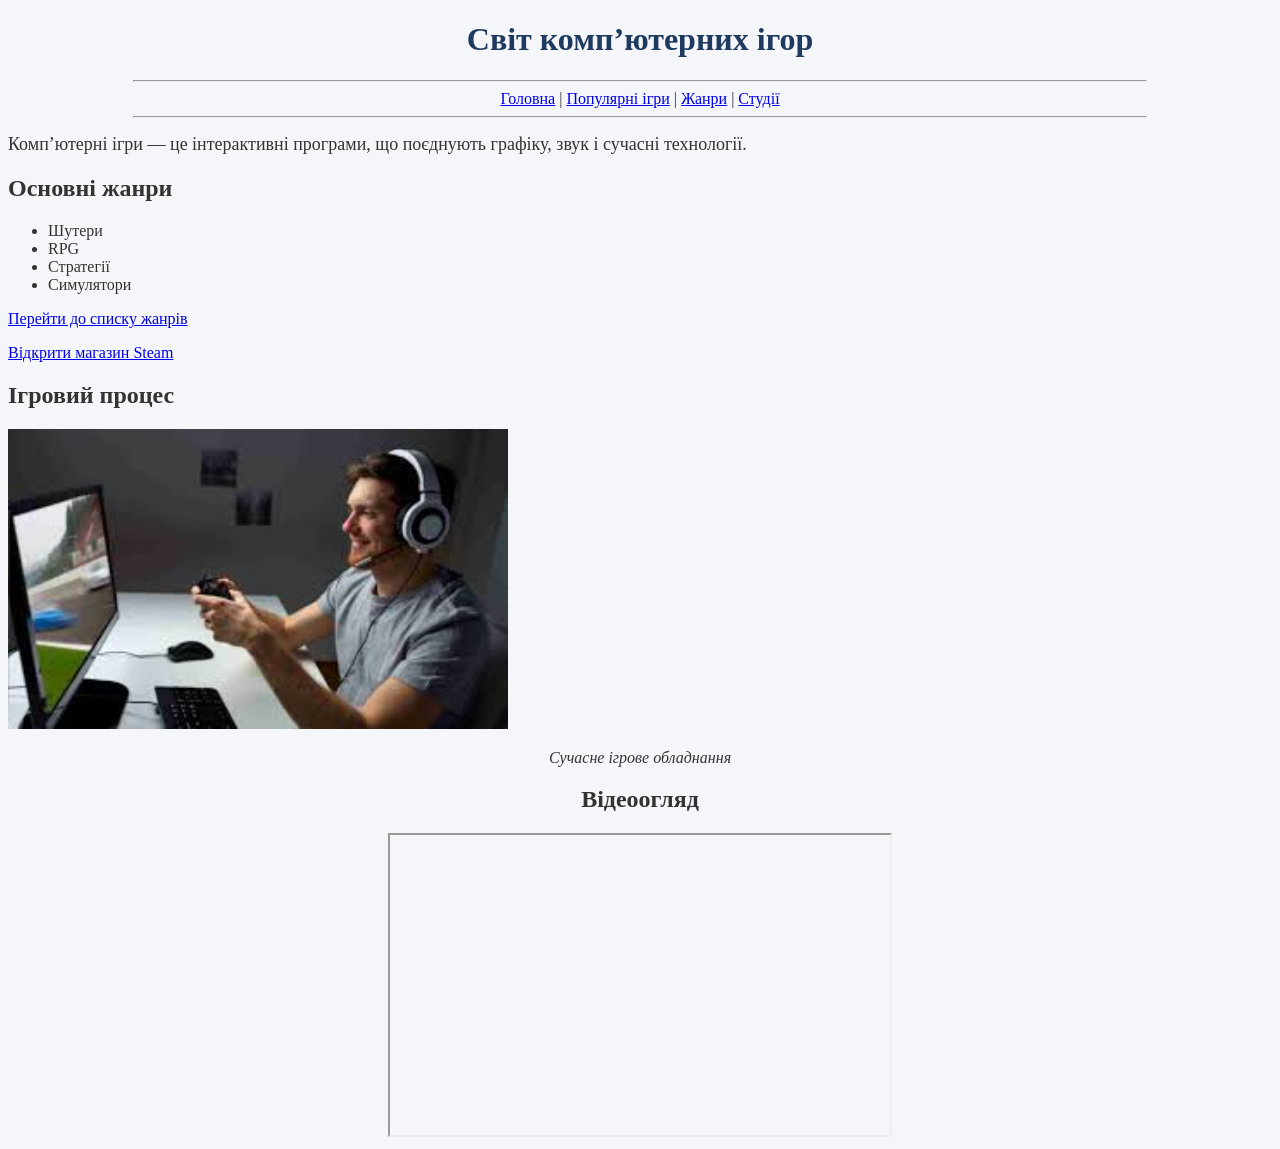
==== index.html @ 04e0b7bd "laba2" ====
<!DOCTYPE html>
<html lang="uk">
<head>
    <meta charset="UTF-8">
    <meta name="author" content="Саблій Остап">
    <title>Світ комп’ютерних ігор</title>
</head>

<body bgcolor="#f4f6f9" text="#333333">

<center>
<h1><font color="#1e3a5f">Світ комп’ютерних ігор</font></h1>
</center>

<hr width="80%">

<center>
<a href="index.html">Головна</a> |
<a href="games.html">Популярні ігри</a> |
<a href="genres.html#rpg">Жанри</a> |
<a href="studios.html">Студії</a>
</center>

<hr width="80%">

<p>
<font size="4">
Комп’ютерні ігри — це інтерактивні програми, що поєднують графіку,
звук і сучасні технології.
</font>
</p>

<h2 id="top">Основні жанри</h2>

<ul>
    <li>Шутери</li>
    <li>RPG</li>
    <li>Стратегії</li>
    <li>Симулятори</li>
</ul>

<p>
<a href="genres.html">Перейти до списку жанрів</a>
</p>

<p>
<a href="https://store.steampowered.com" target="_blank">
Відкрити магазин Steam
</a>
</p>

<h2>Ігровий процес</h2>

<a href="gameproc.jpg" target="_blank">
<img src="gameproc.jpg" width="500">
</a>
<p align="center"><i>Сучасне ігрове обладнання</i></p>

<center><h2>Відеоогляд</h2></center>

<center><iframe width="500" height="300"
src="https://www.youtube.com/embed/dQw4w9WgXcQ">
</iframe></center>

</body>
</html>
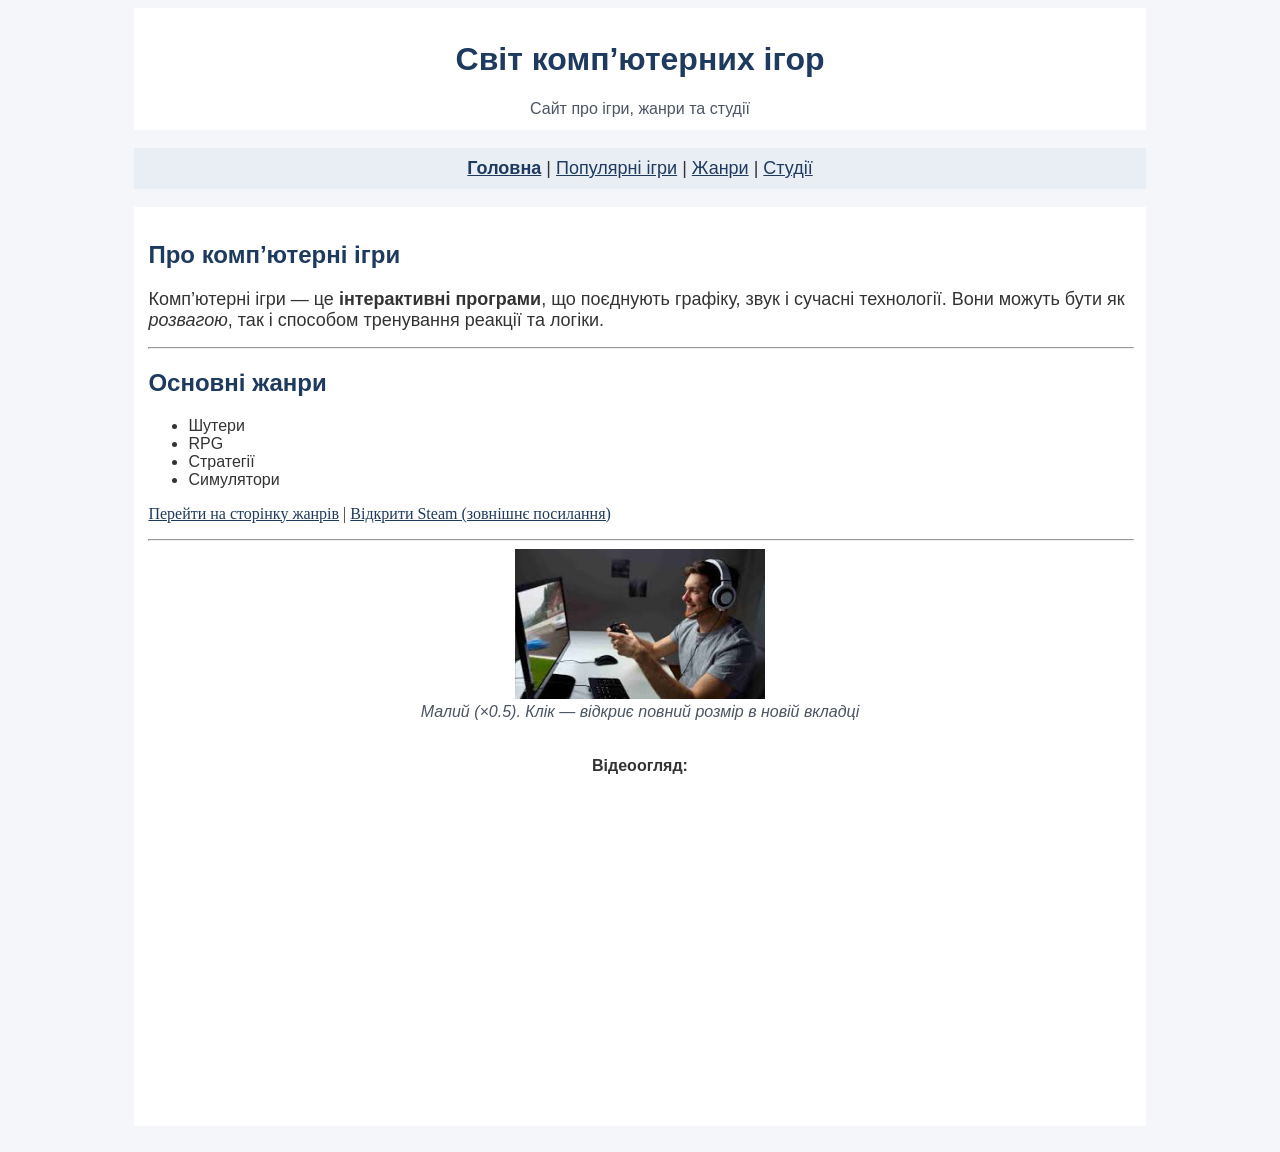
==== commit ceb96d4b: "update2laba" ====
--- a/index.html
+++ b/index.html
@@ -1,66 +1,105 @@
 <!DOCTYPE html>
 <html lang="uk">
 <head>
-    <meta charset="UTF-8">
-    <meta name="author" content="Саблій Остап">
-    <title>Світ комп’ютерних ігор</title>
+  <meta charset="UTF-8">
+  <meta name="author" content="Саблій Остап">
+  <title>Світ комп’ютерних ігор</title>
 </head>
 
-<body bgcolor="#f4f6f9" text="#333333">
+<body bgcolor="#f4f6f9" text="#333333" link="#1e3a5f" vlink="#4b5563" alink="#0f766e">
 
-<center>
-<h1><font color="#1e3a5f">Світ комп’ютерних ігор</font></h1>
-</center>
+<table width="80%" align="center" cellpadding="12" cellspacing="0" bgcolor="#ffffff" border="0">
+  <tr>
+    <td>
+      <center>
+        <h1><font color="#1e3a5f" face="Arial">Світ комп’ютерних ігор</font></h1>
+        <font face="Arial" color="#4b5563">
+          Сайт про ігри, жанри та студії 
+        </font>
+      </center>
+    </td>
+  </tr>
+</table>
 
-<hr width="80%">
+<br>
 
-<center>
-<a href="index.html">Головна</a> |
-<a href="games.html">Популярні ігри</a> |
-<a href="genres.html#rpg">Жанри</a> |
-<a href="studios.html">Студії</a>
-</center>
+<table width="80%" align="center" cellpadding="10" cellspacing="0" bgcolor="#e9eef5" border="0">
+  <tr>
+    <td align="center">
+      <font face="Arial" size="4">
+        <a href="index.html"><b>Головна</b></a> |
+        <a href="games.html">Популярні ігри</a> |
+        <a href="genres.html#rpg">Жанри</a> |
+        <a href="studios.html">Студії</a>
+      </font>
+    </td>
+  </tr>
+</table>
 
-<hr width="80%">
+<br>
 
-<p>
-<font size="4">
-Комп’ютерні ігри — це інтерактивні програми, що поєднують графіку,
-звук і сучасні технології.
-</font>
-</p>
+<!-- Контент -->
+<table width="80%" align="center" cellpadding="14" cellspacing="0" bgcolor="#ffffff" border="0">
+  <tr>
+    <td>
+      <h2 id="about"><font color="#1e3a5f" face="Arial">Про комп’ютерні ігри</font></h2>
 
-<h2 id="top">Основні жанри</h2>
+      <p>
+        <font face="Arial" size="4">
+          Комп’ютерні ігри — це <b>інтерактивні програми</b>, що поєднують графіку,
+          звук і сучасні технології. Вони можуть бути як <i>розвагою</i>, так і способом
+          тренування реакції та логіки.
+        </font>
+      </p>
 
-<ul>
-    <li>Шутери</li>
-    <li>RPG</li>
-    <li>Стратегії</li>
-    <li>Симулятори</li>
-</ul>
 
-<p>
-<a href="genres.html">Перейти до списку жанрів</a>
-</p>
 
-<p>
-<a href="https://store.steampowered.com" target="_blank">
-Відкрити магазин Steam
-</a>
-</p>
+      <hr width="100%">
 
-<h2>Ігровий процес</h2>
+      <h2><font color="#1e3a5f" face="Arial">Основні жанри</font></h2>
+      <ul>
+        <li><font face="Arial">Шутери</font></li>
+        <li><font face="Arial">RPG</font></li>
+        <li><font face="Arial">Стратегії</font></li>
+        <li><font face="Arial">Симулятори</font></li>
+      </ul>
 
-<a href="gameproc.jpg" target="_blank">
-<img src="gameproc.jpg" width="500">
-</a>
-<p align="center"><i>Сучасне ігрове обладнання</i></p>
+      <p>
+        <a href="genres.html">Перейти на сторінку жанрів</a> |
+        <a href="https://store.steampowered.com" target="_blank">Відкрити Steam (зовнішнє посилання)</a>
+      </p>
 
-<center><h2>Відеоогляд</h2></center>
+      <hr width="100%">
 
-<center><iframe width="500" height="300"
-src="https://www.youtube.com/embed/dQw4w9WgXcQ">
-</iframe></center>
+
+      <center>
+    
+        <a href="gameproc.jpg" target="_blank">
+          <img src="gameproc.jpg" width="250" height="150" alt="Ігровий процес (малий)">
+        </a>
+        <br>
+        <font face="Arial" color="#4b5563"><i>Малий (×0.5). Клік — відкриє повний розмір в новій вкладці</i></font>
+
+        <br><br>
+      </center>
+
+      <br>
+
+      <center>
+        <font face="Arial"><b>Відеоогляд:</b></font><br><br>
+        <iframe width="560" height="315"
+                src="https://www.youtube.com/embed/dQw4w9WgXcQ"
+                title="Відеоогляд"
+                frameborder="0"
+                allowfullscreen>
+        </iframe>
+      </center>
+
+    </td>
+  </tr>
+</table>
+
+<br>
 
 </body>
 </html>
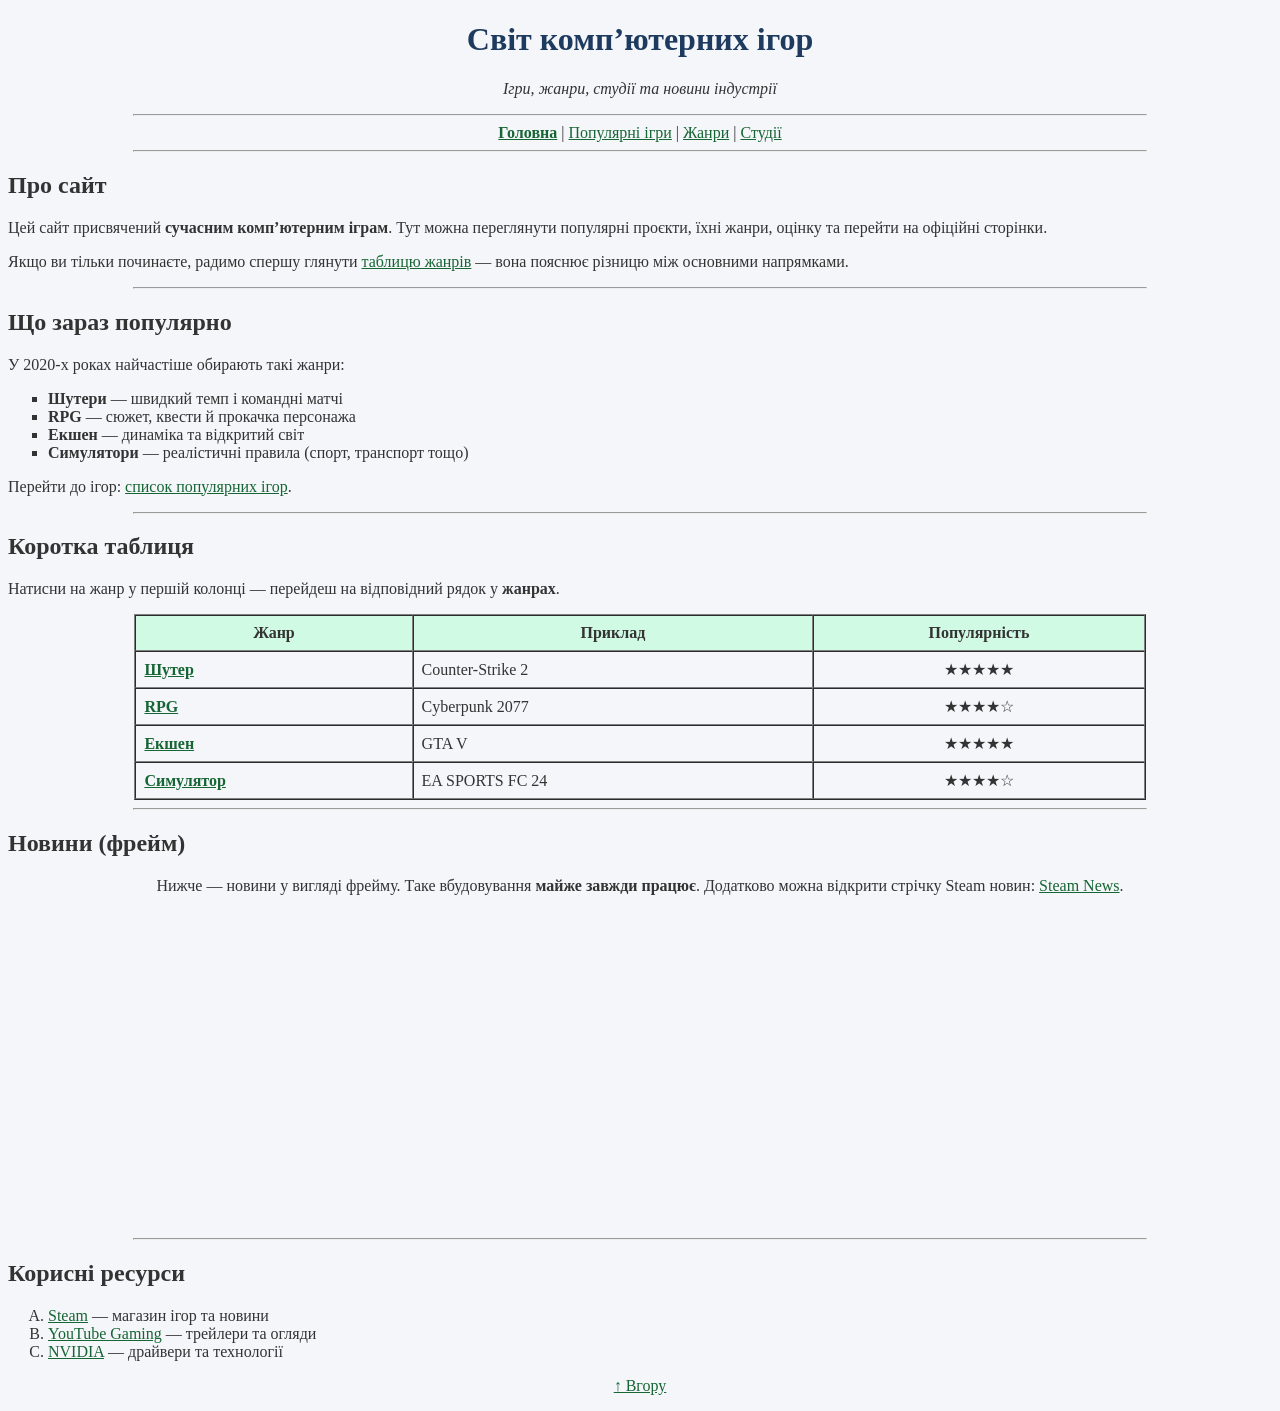
==== commit 9a5815b7: "2labaupd" ====
--- a/index.html
+++ b/index.html
@@ -6,100 +6,136 @@
   <title>Світ комп’ютерних ігор</title>
 </head>
 
-<body bgcolor="#f4f6f9" text="#333333" link="#1e3a5f" vlink="#4b5563" alink="#0f766e">
+<body bgcolor="#f4f6f9" text="#333333" link="#166534" vlink="#14532d" alink="#0f766e">
 
-<table width="80%" align="center" cellpadding="12" cellspacing="0" bgcolor="#ffffff" border="0">
+<a id="top"></a>
+
+<center>
+  <h1><font color="#1e3a5f">Світ комп’ютерних ігор</font></h1>
+  <p><i>Ігри, жанри, студії та новини індустрії</i></p>
+</center>
+
+<hr width="80%">
+
+<center>
+  <a href="index.html"><b>Головна</b></a> |
+  <a href="games.html#list">Популярні ігри</a> |
+  <a href="genres.html#table">Жанри</a> |
+  <a href="studios.html#frame">Студії</a>
+</center>
+
+<hr width="80%">
+
+<h2>Про сайт</h2>
+
+<p>
+  Цей сайт присвячений <b>сучасним комп’ютерним іграм</b>. Тут можна переглянути популярні проєкти,
+  їхні жанри, оцінку та перейти на офіційні сторінки.
+</p>
+
+<p>
+  Якщо ви тільки починаєте, радимо спершу глянути
+  <a href="genres.html#table">таблицю жанрів</a> — вона пояснює різницю між основними напрямками.
+</p>
+
+<hr width="80%">
+
+<h2>Що зараз популярно</h2>
+
+<p>
+  У 2020-х роках найчастіше обирають такі жанри:
+</p>
+
+<ul type="square">
+  <li><b>Шутери</b> — швидкий темп і командні матчі</li>
+  <li><b>RPG</b> — сюжет, квести й прокачка персонажа</li>
+  <li><b>Екшен</b> — динаміка та відкритий світ</li>
+  <li><b>Симулятори</b> — реалістичні правила (спорт, транспорт тощо)</li>
+</ul>
+
+<p>
+  Перейти до ігор: <a href="games.html#list">список популярних ігор</a>.
+</p>
+
+<hr width="80%">
+
+<h2>Коротка таблиця</h2>
+
+<p>
+  Натисни на жанр у першій колонці — перейдеш на відповідний рядок у <b>жанрах</b>.
+</p>
+
+<table border="1" width="80%" align="center" cellpadding="8" cellspacing="0">
+  <tr bgcolor="#d1fae5">
+    <th>Жанр</th>
+    <th>Приклад</th>
+    <th>Популярність</th>
+  </tr>
+
   <tr>
     <td>
-      <center>
-        <h1><font color="#1e3a5f" face="Arial">Світ комп’ютерних ігор</font></h1>
-        <font face="Arial" color="#4b5563">
-          Сайт про ігри, жанри та студії 
-        </font>
-      </center>
+      <a href="genres.html#genre-shooter"><b>Шутер</b></a>
     </td>
+    <td>Counter-Strike 2</td>
+    <td align="center">★★★★★</td>
+  </tr>
+
+  <tr>
+    <td>
+      <a href="genres.html#genre-rpg"><b>RPG</b></a>
+    </td>
+    <td>Cyberpunk 2077</td>
+    <td align="center">★★★★☆</td>
+  </tr>
+
+  <tr>
+    <td>
+      <a href="genres.html#genre-action"><b>Екшен</b></a>
+    </td>
+    <td>GTA V</td>
+    <td align="center">★★★★★</td>
+  </tr>
+
+  <tr>
+    <td>
+      <a href="genres.html#genre-sim"><b>Симулятор</b></a>
+    </td>
+    <td>EA SPORTS FC 24</td>
+    <td align="center">★★★★☆</td>
   </tr>
 </table>
 
-<br>
+<hr width="80%">
 
-<table width="80%" align="center" cellpadding="10" cellspacing="0" bgcolor="#e9eef5" border="0">
-  <tr>
-    <td align="center">
-      <font face="Arial" size="4">
-        <a href="index.html"><b>Головна</b></a> |
-        <a href="games.html">Популярні ігри</a> |
-        <a href="genres.html#rpg">Жанри</a> |
-        <a href="studios.html">Студії</a>
-      </font>
-    </td>
-  </tr>
-</table>
+<h2 id="news">Новини (фрейм)</h2>
 
-<br>
+<p align="center">
+  Нижче — новини у вигляді фрейму. Таке вбудовування <b>майже завжди працює</b>.
+  Додатково можна відкрити стрічку Steam новин:
+  <a href="https://store.steampowered.com/news/" target="_blank">Steam News</a>.
+</p>
 
-<!-- Контент -->
-<table width="80%" align="center" cellpadding="14" cellspacing="0" bgcolor="#ffffff" border="0">
-  <tr>
-    <td>
-      <h2 id="about"><font color="#1e3a5f" face="Arial">Про комп’ютерні ігри</font></h2>
+<center>
+  <iframe width="560" height="315"
+    src="https://www.youtube.com/embed?listType=user_uploads&list=IGN"
+    frameborder="0"
+    allowfullscreen>
+  </iframe>
+</center>
 
-      <p>
-        <font face="Arial" size="4">
-          Комп’ютерні ігри — це <b>інтерактивні програми</b>, що поєднують графіку,
-          звук і сучасні технології. Вони можуть бути як <i>розвагою</i>, так і способом
-          тренування реакції та логіки.
-        </font>
-      </p>
+<hr width="80%">
 
+<h2 id="links">Корисні ресурси</h2>
 
+<ol type="A">
+  <li><a href="https://store.steampowered.com" target="_blank">Steam</a> — магазин ігор та новини</li>
+  <li><a href="https://www.youtube.com/gaming" target="_blank">YouTube Gaming</a> — трейлери та огляди</li>
+  <li><a href="https://www.nvidia.com" target="_blank">NVIDIA</a> — драйвери та технології</li>
+</ol>
 
-      <hr width="100%">
-
-      <h2><font color="#1e3a5f" face="Arial">Основні жанри</font></h2>
-      <ul>
-        <li><font face="Arial">Шутери</font></li>
-        <li><font face="Arial">RPG</font></li>
-        <li><font face="Arial">Стратегії</font></li>
-        <li><font face="Arial">Симулятори</font></li>
-      </ul>
-
-      <p>
-        <a href="genres.html">Перейти на сторінку жанрів</a> |
-        <a href="https://store.steampowered.com" target="_blank">Відкрити Steam (зовнішнє посилання)</a>
-      </p>
-
-      <hr width="100%">
-
-
-      <center>
-    
-        <a href="gameproc.jpg" target="_blank">
-          <img src="gameproc.jpg" width="250" height="150" alt="Ігровий процес (малий)">
-        </a>
-        <br>
-        <font face="Arial" color="#4b5563"><i>Малий (×0.5). Клік — відкриє повний розмір в новій вкладці</i></font>
-
-        <br><br>
-      </center>
-
-      <br>
-
-      <center>
-        <font face="Arial"><b>Відеоогляд:</b></font><br><br>
-        <iframe width="560" height="315"
-                src="https://www.youtube.com/embed/dQw4w9WgXcQ"
-                title="Відеоогляд"
-                frameborder="0"
-                allowfullscreen>
-        </iframe>
-      </center>
-
-    </td>
-  </tr>
-</table>
-
-<br>
+<p align="center">
+  <a href="#top">↑ Вгору</a>
+</p>
 
 </body>
 </html>
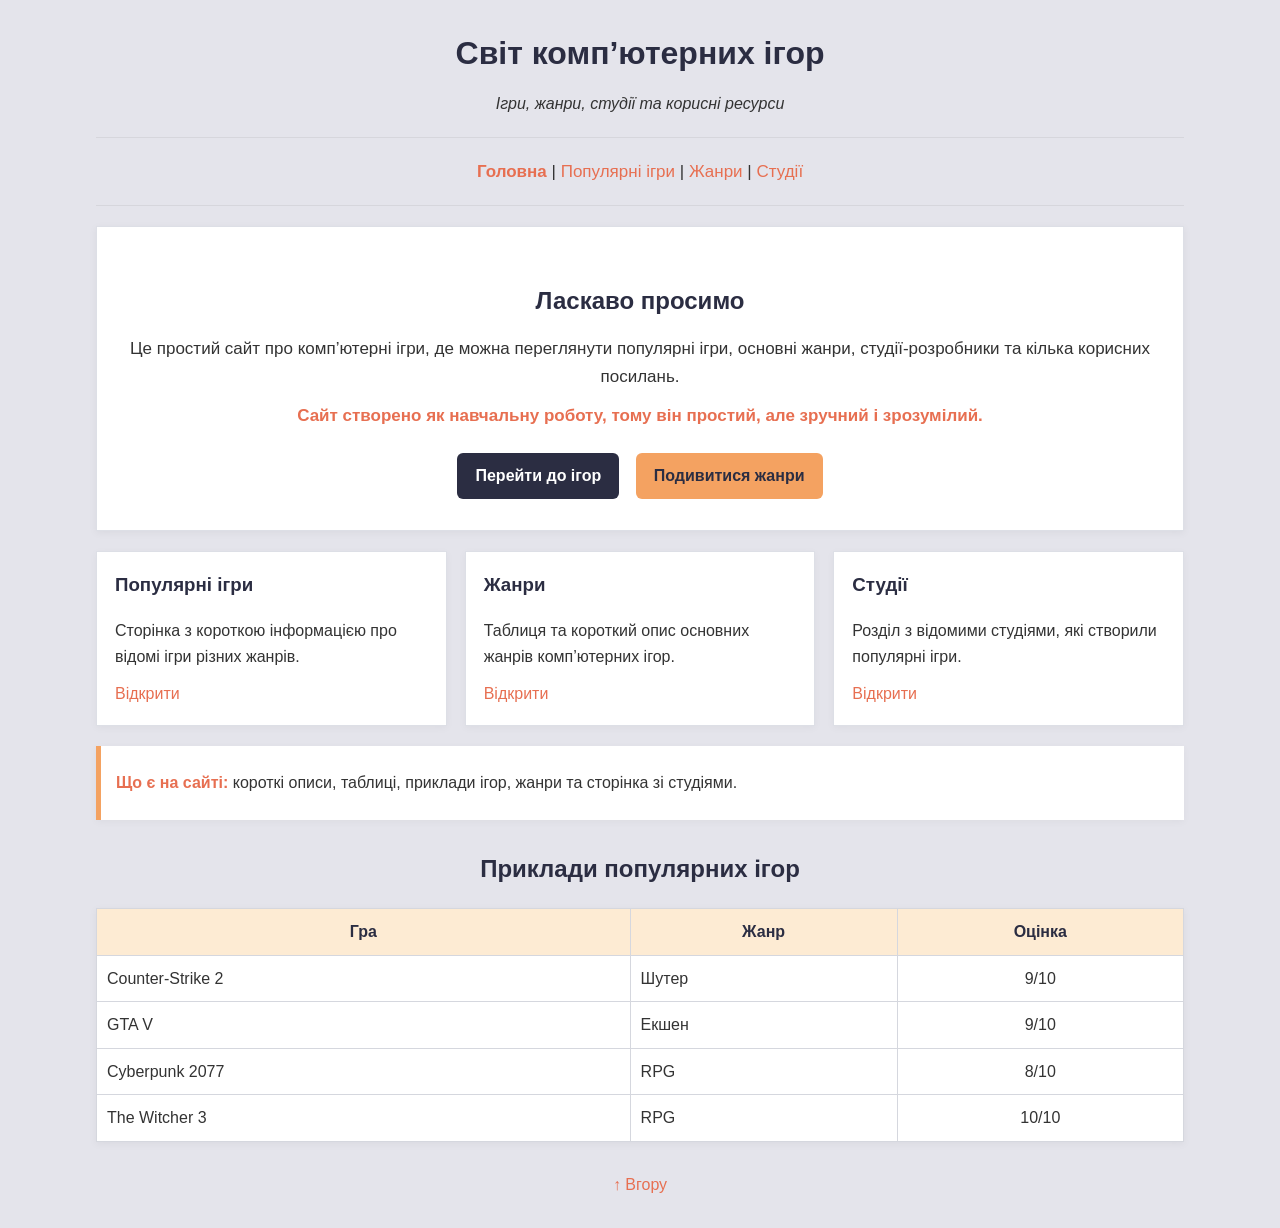
==== commit a98a9b98: "laba 3" ====
--- a/index.html
+++ b/index.html
@@ -1,140 +1,150 @@
 <!DOCTYPE html>
 <html lang="uk">
 <head>
-  <meta charset="UTF-8">
-  <meta name="author" content="Саблій Остап">
-  <title>Світ комп’ютерних ігор</title>
+<meta charset="UTF-8">
+<meta name="author" content="Саблій Остап">
+<title>Світ комп’ютерних ігор</title>
+
+<link rel="stylesheet" href="style.css">
+
+<style>
+a{
+color:#e76f51;
+text-decoration:none;
+}
+
+a:hover{
+color:#f4a261;
+text-decoration:underline;
+}
+
+.highlight{
+color:#e76f51 !important;
+font-weight:bold;
+}
+
+.btn-main{
+background:#2b2d42;
+color:#ffffff !important;
+text-decoration:none;
+}
+
+.btn-second{
+background:#f4a261;
+color:#2b2d42 !important;
+text-decoration:none;
+}
+</style>
+
 </head>
 
-<body bgcolor="#f4f6f9" text="#333333" link="#166534" vlink="#14532d" alink="#0f766e">
+<body>
 
 <a id="top"></a>
 
-<center>
-  <h1><font color="#1e3a5f">Світ комп’ютерних ігор</font></h1>
-  <p><i>Ігри, жанри, студії та новини індустрії</i></p>
-</center>
+<h1>Світ комп’ютерних ігор</h1>
+<p class="center"><i>Ігри, жанри, студії та корисні ресурси</i></p>
 
-<hr width="80%">
+<hr class="line">
 
-<center>
-  <a href="index.html"><b>Головна</b></a> |
-  <a href="games.html#list">Популярні ігри</a> |
-  <a href="genres.html#table">Жанри</a> |
-  <a href="studios.html#frame">Студії</a>
-</center>
+<div class="nav">
+<a href="index.html"><b>Головна</b></a> |
+<a href="games.html#list">Популярні ігри</a> |
+<a href="genres.html#table">Жанри</a> |
+<a href="studios.html#frame">Студії</a>
+</div>
 
-<hr width="80%">
+<hr class="line">
 
-<h2>Про сайт</h2>
+<div class="hero">
+  <h2>Ласкаво просимо</h2>
 
-<p>
-  Цей сайт присвячений <b>сучасним комп’ютерним іграм</b>. Тут можна переглянути популярні проєкти,
-  їхні жанри, оцінку та перейти на офіційні сторінки.
-</p>
+  <p>
+    Це простий сайт про комп’ютерні ігри, де можна переглянути популярні ігри,
+    основні жанри, студії-розробники та кілька корисних посилань.
+  </p>
 
-<p>
-  Якщо ви тільки починаєте, радимо спершу глянути
-  <a href="genres.html#table">таблицю жанрів</a> — вона пояснює різницю між основними напрямками.
-</p>
+  <p class="highlight">
+    Сайт створено як навчальну роботу, тому він простий, але зручний і зрозумілий.
+  </p>
 
-<hr width="80%">
+  <div class="hero-buttons">
+    <a class="btn-main" href="games.html#list">Перейти до ігор</a>
+    <a class="btn-second" href="genres.html#table">Подивитися жанри</a>
+  </div>
+</div>
 
-<h2>Що зараз популярно</h2>
+<div class="card-wrap">
 
-<p>
-  У 2020-х роках найчастіше обирають такі жанри:
-</p>
+  <div class="card">
+    <h3>Популярні ігри</h3>
+    <p>
+      Сторінка з короткою інформацією про відомі ігри різних жанрів.
+    </p>
+    <a href="games.html#list">Відкрити</a>
+  </div>
 
-<ul type="square">
-  <li><b>Шутери</b> — швидкий темп і командні матчі</li>
-  <li><b>RPG</b> — сюжет, квести й прокачка персонажа</li>
-  <li><b>Екшен</b> — динаміка та відкритий світ</li>
-  <li><b>Симулятори</b> — реалістичні правила (спорт, транспорт тощо)</li>
-</ul>
+  <div class="card">
+    <h3>Жанри</h3>
+    <p>
+      Таблиця та короткий опис основних жанрів комп’ютерних ігор.
+    </p>
+    <a href="genres.html#table">Відкрити</a>
+  </div>
 
-<p>
-  Перейти до ігор: <a href="games.html#list">список популярних ігор</a>.
-</p>
+  <div class="card">
+    <h3>Студії</h3>
+    <p>
+      Розділ з відомими студіями, які створили популярні ігри.
+    </p>
+    <a href="studios.html#frame">Відкрити</a>
+  </div>
 
-<hr width="80%">
+</div>
 
-<h2>Коротка таблиця</h2>
+<div class="top-box">
+  <p>
+    <span class="highlight">Що є на сайті:</span>
+    короткі описи, таблиці, приклади ігор, жанри та сторінка зі студіями.
+  </p>
+</div>
 
-<p>
-  Натисни на жанр у першій колонці — перейдеш на відповідний рядок у <b>жанрах</b>.
-</p>
+<h2>Приклади популярних ігор</h2>
 
-<table border="1" width="80%" align="center" cellpadding="8" cellspacing="0">
-  <tr bgcolor="#d1fae5">
-    <th>Жанр</th>
-    <th>Приклад</th>
-    <th>Популярність</th>
-  </tr>
+<table>
+<tr>
+<th>Гра</th>
+<th>Жанр</th>
+<th>Оцінка</th>
+</tr>
 
-  <tr>
-    <td>
-      <a href="genres.html#genre-shooter"><b>Шутер</b></a>
-    </td>
-    <td>Counter-Strike 2</td>
-    <td align="center">★★★★★</td>
-  </tr>
+<tr>
+<td>Counter-Strike 2</td>
+<td>Шутер</td>
+<td class="center">9/10</td>
+</tr>
 
-  <tr>
-    <td>
-      <a href="genres.html#genre-rpg"><b>RPG</b></a>
-    </td>
-    <td>Cyberpunk 2077</td>
-    <td align="center">★★★★☆</td>
-  </tr>
+<tr>
+<td>GTA V</td>
+<td>Екшен</td>
+<td class="center">9/10</td>
+</tr>
 
-  <tr>
-    <td>
-      <a href="genres.html#genre-action"><b>Екшен</b></a>
-    </td>
-    <td>GTA V</td>
-    <td align="center">★★★★★</td>
-  </tr>
+<tr>
+<td>Cyberpunk 2077</td>
+<td>RPG</td>
+<td class="center">8/10</td>
+</tr>
 
-  <tr>
-    <td>
-      <a href="genres.html#genre-sim"><b>Симулятор</b></a>
-    </td>
-    <td>EA SPORTS FC 24</td>
-    <td align="center">★★★★☆</td>
-  </tr>
+<tr>
+<td>The Witcher 3</td>
+<td>RPG</td>
+<td class="center">10/10</td>
+</tr>
 </table>
 
-<hr width="80%">
-
-<h2 id="news">Новини (фрейм)</h2>
-
-<p align="center">
-  Нижче — новини у вигляді фрейму. Таке вбудовування <b>майже завжди працює</b>.
-  Додатково можна відкрити стрічку Steam новин:
-  <a href="https://store.steampowered.com/news/" target="_blank">Steam News</a>.
-</p>
-
-<center>
-  <iframe width="560" height="315"
-    src="https://www.youtube.com/embed?listType=user_uploads&list=IGN"
-    frameborder="0"
-    allowfullscreen>
-  </iframe>
-</center>
-
-<hr width="80%">
-
-<h2 id="links">Корисні ресурси</h2>
-
-<ol type="A">
-  <li><a href="https://store.steampowered.com" target="_blank">Steam</a> — магазин ігор та новини</li>
-  <li><a href="https://www.youtube.com/gaming" target="_blank">YouTube Gaming</a> — трейлери та огляди</li>
-  <li><a href="https://www.nvidia.com" target="_blank">NVIDIA</a> — драйвери та технології</li>
-</ol>
-
-<p align="center">
-  <a href="#top">↑ Вгору</a>
+<p class="footer">
+<a id="#top">↑ Вгору</a>
 </p>
 
 </body>
--- a/style.css
+++ b/style.css
@@ -0,0 +1,211 @@
+body{
+background:#e0e0e9dd;
+color:#333;
+font-family:Arial, sans-serif;
+margin:0;
+padding:0;
+line-height:1.6;
+}
+
+h1,h2{
+color:#2b2d42;
+text-align:center;
+}
+
+
+h1{
+margin-top:28px;
+margin-bottom:10px;
+}
+
+h2{
+margin-top:30px;
+margin-bottom:15px;
+}
+
+p{
+margin:12px 0;
+}
+
+.container{
+width:85%;
+margin:0 auto;
+}
+
+.line{
+width:85%;
+margin:20px auto;
+border:0;
+border-top:1px solid #d6d6dc;
+}
+
+.nav{
+text-align:center;
+margin:15px 0;
+font-size:17px;
+}
+
+.center{
+text-align:center;
+}
+
+table{
+width:85%;
+margin:20px auto;
+border-collapse:collapse;
+background:#ffffff;
+box-shadow:0 2px 8px rgba(0,0,0,0.05);
+}
+
+th,td{
+border:1px solid #d5d7de;
+padding:10px;
+}
+
+th{
+background:#fdebd3;
+color:#2b2d42;
+}
+
+.game-image{
+width:240px;
+height:140px;
+border-radius:8px;
+border:1px solid #cfcfd6;
+}
+
+.small-note{
+font-size:13px;
+color:#666;
+}
+
+.footer{
+text-align:center;
+margin:30px 0;
+}
+
+.top-box{
+width:85%;
+margin:20px auto;
+background:#ffffff;
+border-left:5px solid #f4a261;
+padding:12px 15px;
+box-sizing:border-box;
+box-shadow:0 2px 8px rgba(0,0,0,0.04);
+}
+
+.hero{
+width:85%;
+margin:20px auto;
+background:#ffffff;
+padding:25px;
+box-sizing:border-box;
+border:1px solid #dddfe6;
+box-shadow:0 2px 8px rgba(0,0,0,0.05);
+}
+
+.hero p{
+font-size:17px;
+text-align:center;
+}
+
+.hero-buttons{
+text-align:center;
+margin-top:18px;
+}
+
+.hero-buttons a{
+display:inline-block;
+padding:10px 18px;
+margin:6px;
+border-radius:6px;
+font-weight:bold;
+}
+
+.card-wrap{
+width:85%;
+margin:20px auto;
+display:flex;
+gap:18px;
+flex-wrap:wrap;
+}
+
+.card{
+flex:1 1 220px;
+background:#ffffff;
+border:1px solid #dddfe6;
+padding:18px;
+box-sizing:border-box;
+box-shadow:0 2px 8px rgba(0,0,0,0.04);
+}
+
+.card h3{
+margin-top:0;
+color:#2b2d42;
+}
+
+.genre-list,
+.top-list,
+.resource-list{
+width:85%;
+margin:0 auto;
+padding-left:35px;
+}
+
+.genre-list li,
+.top-list li,
+.resource-list li{
+margin-bottom:8px;
+}
+
+.term-list{
+width:85%;
+margin:0 auto;
+}
+
+.term-list dt{
+font-weight:bold;
+color:#2b2d42;
+margin-top:10px;
+}
+
+.term-list dd{
+margin-left:20px;
+margin-bottom:8px;
+}
+
+.site-frame,
+.video-frame{
+display:block;
+margin:20px auto;
+border:1px solid #cfcfd6;
+background:#ffffff;
+box-shadow:0 2px 8px rgba(0,0,0,0.04);
+}
+
+.studio-frame-title{
+text-align:center;
+color:#2b2d42;
+}
+
+.genre-intro{
+width:85%;
+margin:20px auto;
+background:#ffffff;
+padding:18px;
+border-left:5px solid #f4a261;
+box-shadow:0 2px 6px rgba(0,0,0,0.05);
+}
+
+.genre-nav{
+text-align:center;
+margin:10px 0 20px 0;
+font-size:15px;
+}
+img{
+max-width:100%;
+height:auto;
+}
+#top{
+display:block;
+}
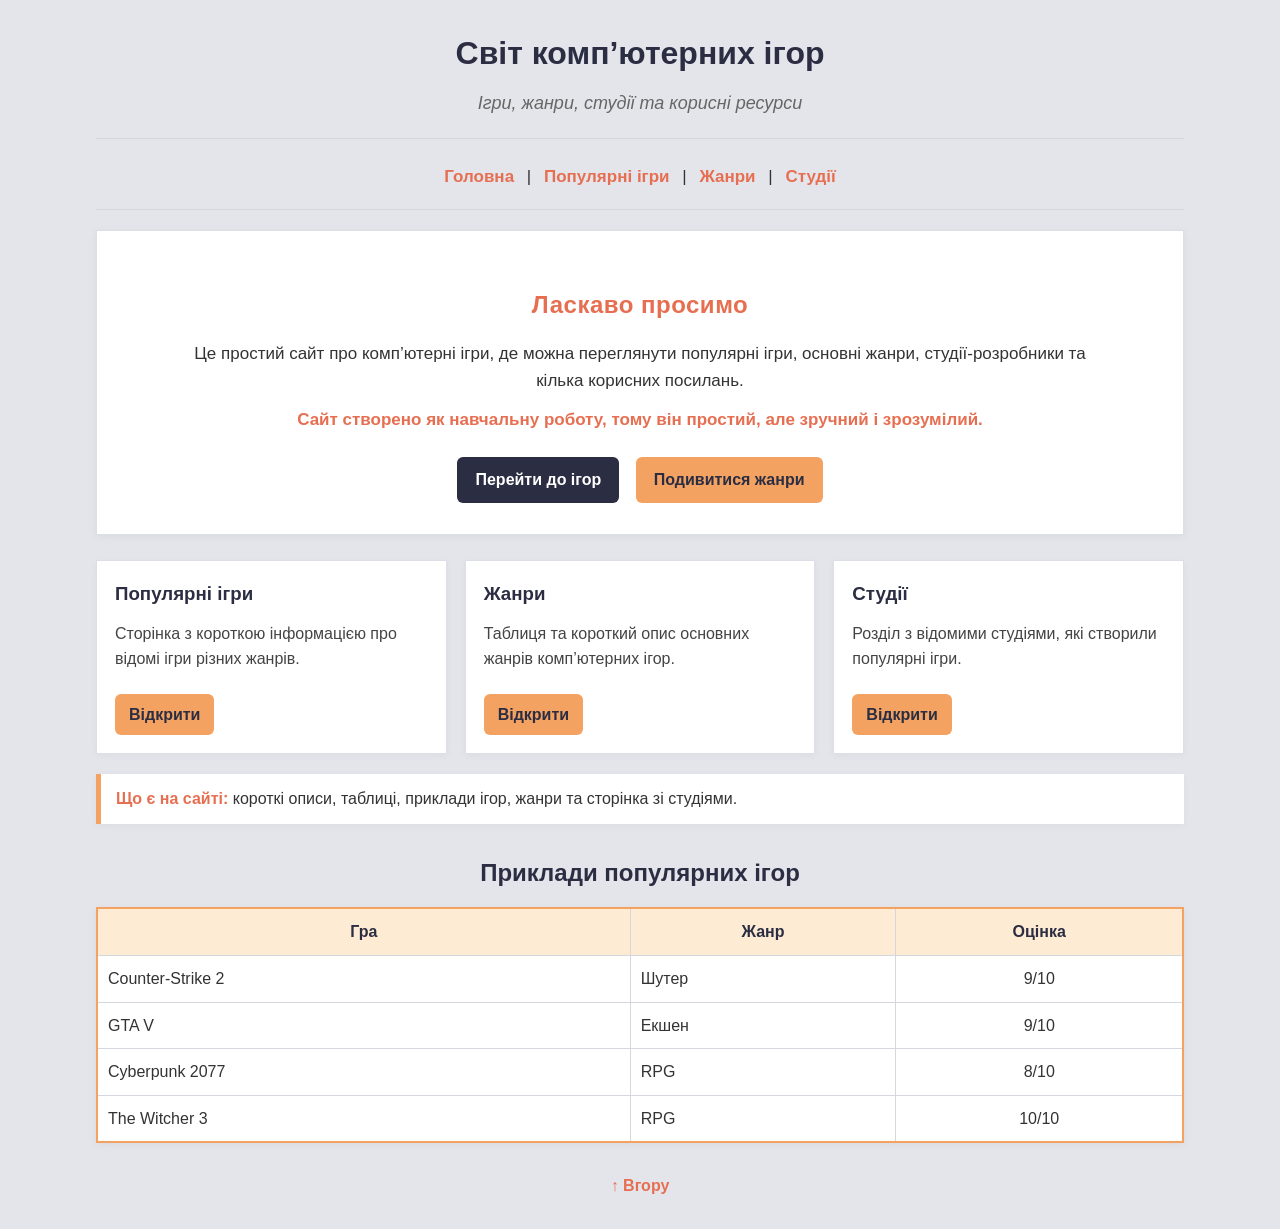
==== commit 73fb6e89: "laba4" ====
--- a/index.html
+++ b/index.html
@@ -144,7 +144,7 @@
 </table>
 
 <p class="footer">
-<a id="#top">↑ Вгору</a>
+<a href="#top">↑ Вгору</a>
 </p>
 
 </body>
--- a/style.css
+++ b/style.css
@@ -12,7 +12,6 @@
 text-align:center;
 }
 
-
 h1{
 margin-top:28px;
 margin-bottom:10px;
@@ -202,10 +201,198 @@
 margin:10px 0 20px 0;
 font-size:15px;
 }
+
 img{
 max-width:100%;
 height:auto;
 }
+
 #top{
 display:block;
+}
+
+.top{
+display:none;
+color:rgb(255, 5, 5);
+}
+
+/* Контекстні селектори */
+
+.nav a{
+font-weight:bold;
+padding:4px 8px;
+border-radius:4px;
+}
+
+table a{
+color:#1d4ed8;
+font-weight:bold;
+}
+
+.genre-list b{
+color:#d97706;
+}
+
+.card p{
+color:#444;
+}
+
+.top-box p{
+margin:0;
+}
+
+.container p{
+text-align:justify;
+}
+
+.footer a{
+font-weight:bold;
+}
+
+.hero-buttons a{
+text-decoration:none;
+}
+
+.hero-buttons a:hover{
+opacity:0.9;
+text-decoration:none;
+}
+
+.card a{
+color:#2b2d42;
+font-weight:bold;
+}
+
+.card a:hover{
+color:#d97706;
+}
+
+/* Дочірні селектори */
+
+.hero > h2{
+color:#e76f51;
+letter-spacing:0.5px;
+}
+
+.hero > p{
+max-width:90%;
+margin-left:auto;
+margin-right:auto;
+}
+
+.card > a{
+display:inline-block;
+margin-top:10px;
+padding:8px 14px;
+background:#f4a261;
+color:#2b2d42;
+text-decoration:none;
+border-radius:6px;
+font-weight:bold;
+}
+
+.footer > a{
+font-weight:bold;
+}
+
+.genre-intro > p{
+margin:8px 0;
+}
+
+.top-box > p{
+font-size:16px;
+}
+
+.card > h3{
+margin-bottom:10px;
+}
+
+.nav > a{
+display:inline-block;
+}
+
+.container > p{
+padding-left:4px;
+padding-right:4px;
+}
+
+/* Сусідні селектори */
+
+h1 + p.center{
+font-size:18px;
+color:#666;
+margin-top:0;
+}
+
+h2 + table{
+margin-top:10px;
+border:2px solid #f4a261;
+}
+
+.nav + hr.line{
+margin-top:10px;
+}
+
+.card h3 + p{
+min-height:48px;
+}
+
+.game-image + br + .small-note{
+display:inline-block;
+margin-top:6px;
+font-style:italic;
+color:#888;
+}
+
+.genre-nav + hr.line{
+margin-top:12px;
+}
+
+.top-box + .container{
+margin-top:25px;
+}
+
+.hero + .card-wrap{
+margin-top:25px;
+}
+
+/* Hover ефекти */
+
+.nav a:hover,
+.footer a:hover,
+table a:hover{
+text-decoration:underline;
+}
+
+.card > a:hover{
+background:#e9a15a;
+}
+
+th:hover{
+background:#f8dfbf;
+}
+
+/* Додаткове оформлення */
+
+.genre-list li{
+padding:4px 0;
+}
+
+.genre-list li:hover{
+background:#f9f9fc;
+}
+
+table tr:hover td{
+background:#fcfcfe;
+}
+
+.site-frame:hover{
+box-shadow:0 4px 12px rgba(0,0,0,0.08);
+}
+
+.top-box:hover,
+.genre-intro:hover,
+.hero:hover,
+.card:hover{
+box-shadow:0 4px 12px rgba(0,0,0,0.08);
 }
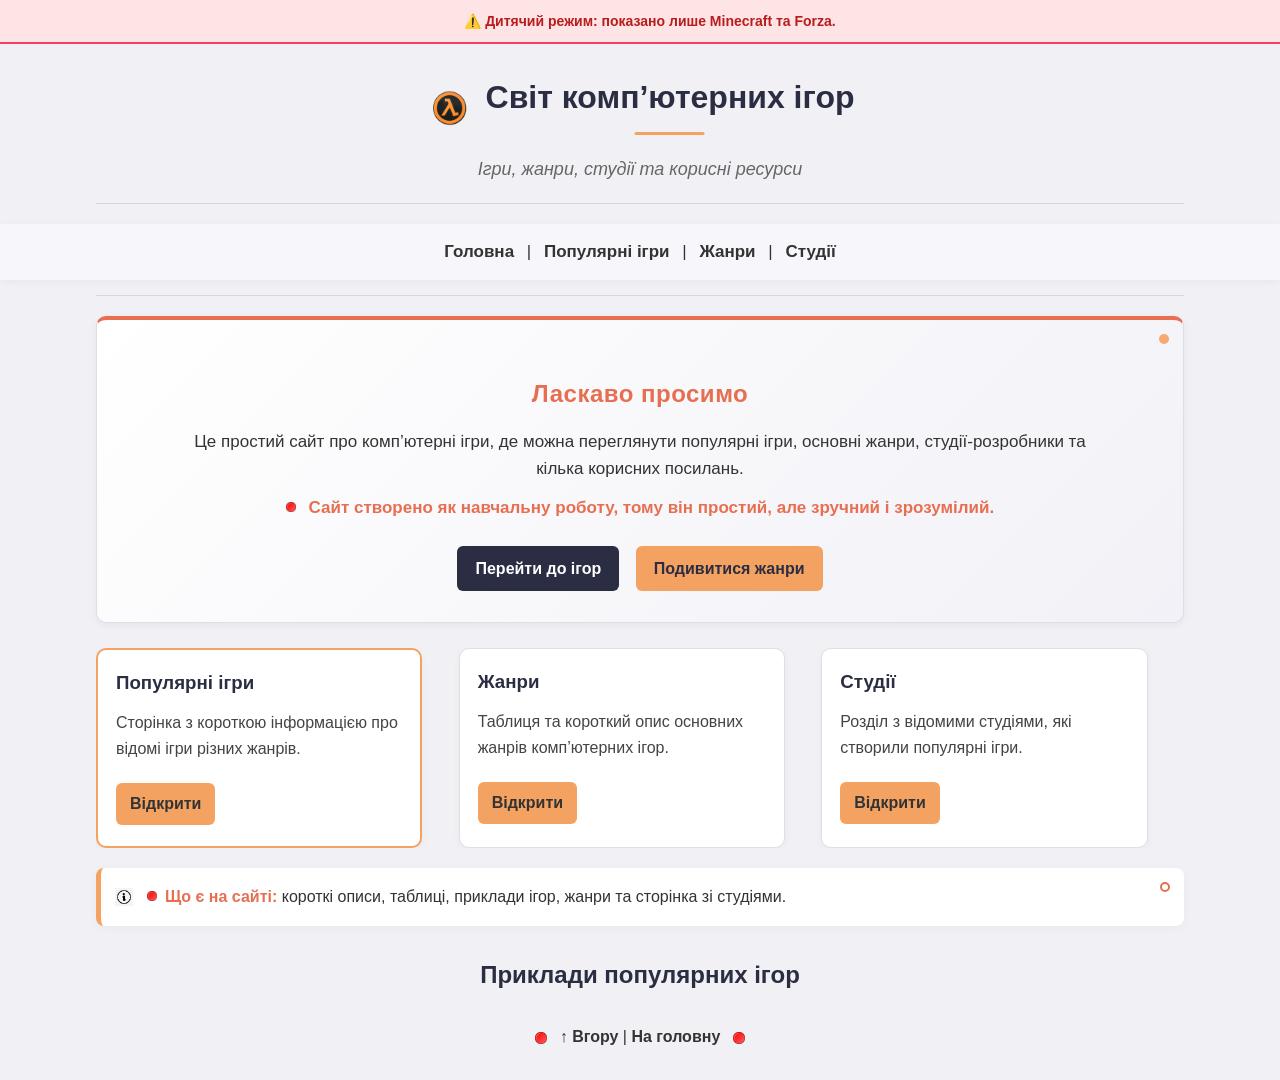
==== commit 9609d6f2: "6laba" ====
--- a/index.html
+++ b/index.html
@@ -34,6 +34,18 @@
 color:#2b2d42 !important;
 text-decoration:none;
 }
+
+/* Додамо стиль для "секретної" картки, яку створить JS */
+.card.secret {
+    border: 2px solid #e76f51;
+    background: #fffcfb;
+    animation: fadeIn 1s ease-in;
+}
+
+@keyframes fadeIn {
+    from { opacity: 0; transform: translateY(10px); }
+    to { opacity: 1; transform: translateY(0); }
+}
 </style>
 
 </head>
@@ -43,7 +55,7 @@
 <a id="top"></a>
 
 <h1>Світ комп’ютерних ігор</h1>
-<p class="center"><i>Ігри, жанри, студії та корисні ресурси</i></p>
+<p class="center" id="welcome-text"><i>Ігри, жанри, студії та корисні ресурси</i></p>
 
 <hr class="line">
 
@@ -74,7 +86,7 @@
   </div>
 </div>
 
-<div class="card-wrap">
+<div class="card-wrap" id="main-card-wrap">
 
   <div class="card">
     <h3>Популярні ігри</h3>
@@ -111,7 +123,7 @@
 
 <h2>Приклади популярних ігор</h2>
 
-<table>
+<table id="games-preview-table">
 <tr>
 <th>Гра</th>
 <th>Жанр</th>
@@ -144,8 +156,11 @@
 </table>
 
 <p class="footer">
-<a href="#top">↑ Вгору</a>
+    <a href="#top">↑ Вгору</a> |
+    <a href="#" onclick="goToHome()">На головну</a>
 </p>
+
+<script src="script.js"></script>
 
 </body>
 </html>
--- a/style.css
+++ b/style.css
@@ -5,6 +5,7 @@
 margin:0;
 padding:0;
 line-height:1.6;
+position:static;
 }
 
 h1,h2{
@@ -15,11 +16,29 @@
 h1{
 margin-top:28px;
 margin-bottom:10px;
+position:relative;
+display:inline-block;
+left:50%;
+transform:translateX(-50%);
+padding-bottom:10px;
+padding-left:60px;
+}
+
+h1::before{
+content:"";
+position:absolute;
+left:0;
+top:50%;
+transform:translateY(-50%);
+width:48px;
+height:48px;
+background:url("lambda.png") no-repeat center/contain;
 }
 
 h2{
 margin-top:30px;
 margin-bottom:15px;
+position:relative;
 }
 
 p{
@@ -29,6 +48,7 @@
 .container{
 width:85%;
 margin:0 auto;
+position:relative;
 }
 
 .line{
@@ -36,16 +56,24 @@
 margin:20px auto;
 border:0;
 border-top:1px solid #d6d6dc;
+position:static;
 }
 
 .nav{
 text-align:center;
 margin:15px 0;
 font-size:17px;
+position:sticky;
+top:0;
+z-index:100;
+background:#f7f7fb;
+padding:10px 0;
+box-shadow:0 2px 8px rgba(0,0,0,0.04);
 }
 
 .center{
 text-align:center;
+position:static;
 }
 
 table{
@@ -76,11 +104,14 @@
 .small-note{
 font-size:13px;
 color:#666;
+position:relative;
+padding-left:20px;
 }
 
 .footer{
 text-align:center;
 margin:30px 0;
+position:relative;
 }
 
 .top-box{
@@ -88,9 +119,11 @@
 margin:20px auto;
 background:#ffffff;
 border-left:5px solid #f4a261;
-padding:12px 15px;
+padding:16px 18px 16px 46px;
 box-sizing:border-box;
 box-shadow:0 2px 8px rgba(0,0,0,0.04);
+position:relative;
+border-radius:8px;
 }
 
 .hero{
@@ -101,6 +134,8 @@
 box-sizing:border-box;
 border:1px solid #dddfe6;
 box-shadow:0 2px 8px rgba(0,0,0,0.05);
+position:relative;
+border-radius:10px;
 }
 
 .hero p{
@@ -111,6 +146,7 @@
 .hero-buttons{
 text-align:center;
 margin-top:18px;
+position:static;
 }
 
 .hero-buttons a{
@@ -119,23 +155,34 @@
 margin:6px;
 border-radius:6px;
 font-weight:bold;
+transition:0.2s;
 }
 
 .card-wrap{
 width:85%;
 margin:20px auto;
-display:flex;
-gap:18px;
-flex-wrap:wrap;
+display:block;
+overflow:hidden;
+position:static;
 }
 
 .card{
-flex:1 1 220px;
+width:30%;
+float:left;
+margin-right:3.333%;
 background:#ffffff;
 border:1px solid #dddfe6;
 padding:18px;
 box-sizing:border-box;
 box-shadow:0 2px 8px rgba(0,0,0,0.04);
+min-height:200px;
+position:relative;
+border-radius:10px;
+transition:0.2s;
+}
+
+.card:last-child{
+margin-right:0;
 }
 
 .card h3{
@@ -149,6 +196,7 @@
 width:85%;
 margin:0 auto;
 padding-left:35px;
+position:static;
 }
 
 .genre-list li,
@@ -160,6 +208,7 @@
 .term-list{
 width:85%;
 margin:0 auto;
+position:static;
 }
 
 .term-list dt{
@@ -180,11 +229,14 @@
 border:1px solid #cfcfd6;
 background:#ffffff;
 box-shadow:0 2px 8px rgba(0,0,0,0.04);
+border-radius:8px;
+position:static;
 }
 
 .studio-frame-title{
 text-align:center;
 color:#2b2d42;
+position:static;
 }
 
 .genre-intro{
@@ -194,12 +246,15 @@
 padding:18px;
 border-left:5px solid #f4a261;
 box-shadow:0 2px 6px rgba(0,0,0,0.05);
+position:relative;
+border-radius:8px;
 }
 
 .genre-nav{
 text-align:center;
 margin:10px 0 20px 0;
 font-size:15px;
+position:static;
 }
 
 img{
@@ -209,11 +264,13 @@
 
 #top{
 display:block;
+position:static;
 }
 
 .top{
 display:none;
 color:rgb(255, 5, 5);
+position:static;
 }
 
 /* Контекстні селектори */
@@ -245,6 +302,10 @@
 text-align:justify;
 }
 
+.container > p{
+text-align:right;
+}
+
 .footer a{
 font-weight:bold;
 }
@@ -254,8 +315,9 @@
 }
 
 .hero-buttons a:hover{
-opacity:0.9;
+opacity:0.95;
 text-decoration:none;
+transform:translateY(-2px);
 }
 
 .card a{
@@ -289,6 +351,7 @@
 text-decoration:none;
 border-radius:6px;
 font-weight:bold;
+transition:0.2s;
 }
 
 .footer > a{
@@ -356,6 +419,124 @@
 margin-top:25px;
 }
 
+/* Псевдокласи посилань */
+
+a:link{
+color:inherit;
+}
+
+a:visited{
+color:#6b7280;
+}
+
+a:hover{
+text-decoration:underline;
+}
+
+a:active{
+color:#ef4444;
+}
+
+/* :first-child */
+
+.genre-list li:first-child{
+background:#fff4e8;
+padding:6px 10px;
+border-radius:6px;
+}
+
+table tr:first-child th{
+letter-spacing:0.5px;
+}
+
+.card-wrap .card:first-child{
+border:2px solid #f4a261;
+}
+
+/* Псевдоелементи */
+
+h1::after{
+content:"";
+display:block;
+width:70px;
+height:3px;
+margin:8px auto 0;
+background:#f4a261;
+border-radius:3px;
+}
+
+.top-box::before{
+content:"";
+position:absolute;
+left:14px;
+top:50%;
+transform:translateY(-50%);
+width:18px;
+height:18px;
+background:url("info.png") no-repeat center/contain;
+}
+
+.footer::before,
+.footer::after{
+content:"";
+display:inline-block;
+width:12px;
+height:12px;
+background:url("dott.png") no-repeat center/contain;
+vertical-align:middle;
+margin:0 8px;
+}
+
+.genre-highlight::before,
+.game-highlight::before,
+.studio-highlight::before,
+.highlight::before{
+content:"";
+display:inline-block;
+width:10px;
+height:10px;
+background:url("dott.png") no-repeat center/contain;
+margin-right:8px;
+position:relative;
+top:-1px;
+}
+
+.small-note::before{
+content:"";
+position:absolute;
+left:0;
+top:4px;
+width:12px;
+height:12px;
+background:url("arrow.png") no-repeat center/contain;
+}
+
+/* Position */
+
+.hero::after{
+content:"";
+position:absolute;
+top:14px;
+right:14px;
+width:10px;
+height:10px;
+background:#f4a261;
+border-radius:50%;
+opacity:0.9;
+}
+
+.top-box::after{
+content:"";
+position:absolute;
+top:14px;
+right:14px;
+width:10px;
+height:10px;
+border:2px solid #e76f51;
+border-radius:50%;
+box-sizing:border-box;
+}
+
 /* Hover ефекти */
 
 .nav a:hover,
@@ -376,6 +557,7 @@
 
 .genre-list li{
 padding:4px 0;
+transition:0.2s;
 }
 
 .genre-list li:hover{
@@ -395,4 +577,90 @@
 .hero:hover,
 .card:hover{
 box-shadow:0 4px 12px rgba(0,0,0,0.08);
+}
+
+.card:hover{
+transform:translateY(-4px);
+}
+
+/* Очистка float */
+
+.card-wrap::after{
+content:"";
+display:block;
+clear:both;
+}
+/* стрілка для опису гри */
+td p{
+position:relative;
+padding-left:20px;
+}
+
+td p::before{
+content:"";
+position:absolute;
+left:0;
+top:6px;
+width:12px;
+height:12px;
+background:url("arrow.png") no-repeat center/contain;
+}
+
+/* Плавна поява сторінки */
+body {
+    scroll-behavior: smooth;
+    transition: background 1s ease;
+}
+
+/* Покращення блоку Hero */
+.hero {
+    background: linear-gradient(135deg, #ffffff 0%, #f1f1f7 100%) !important;
+    border-top: 4px solid #e76f51;
+    transition: transform 0.3s ease;
+}
+
+.hero:hover {
+    transform: translateY(-2px);
+}
+
+/* Анімація для карток (slide up) */
+.card {
+    opacity: 0;
+    animation: slideUp 0.6s ease-out forwards;
+}
+
+@keyframes slideUp {
+    from {
+        opacity: 0;
+        transform: translateY(20px);
+    }
+    to {
+        opacity: 1;
+        transform: translateY(0);
+    }
+}
+
+/* Затримка анімації для кожної наступної картки */
+.card:nth-child(1) { animation-delay: 0.1s; }
+.card:nth-child(2) { animation-delay: 0.2s; }
+.card:nth-child(3) { animation-delay: 0.3s; }
+
+/* Стиль для секретної картки, яку додає JS */
+.card-secret-active {
+    border: 2px solid #e76f51 !important;
+    box-shadow: 0 0 15px rgba(231, 111, 81, 0.4) !important;
+    background: #fff9f8 !important;
+}
+
+/* Ефект для кнопок */
+.btn-main:hover, .btn-second:hover {
+    filter: brightness(1.1);
+    transform: scale(1.05);
+}
+
+/* Підсвітка рядка таблиці через JS */
+.js-selected-row {
+    background-color: #fdebd3 !important;
+    transform: scale(1.01);
+    box-shadow: 0 2px 5px rgba(0,0,0,0.1);
 }
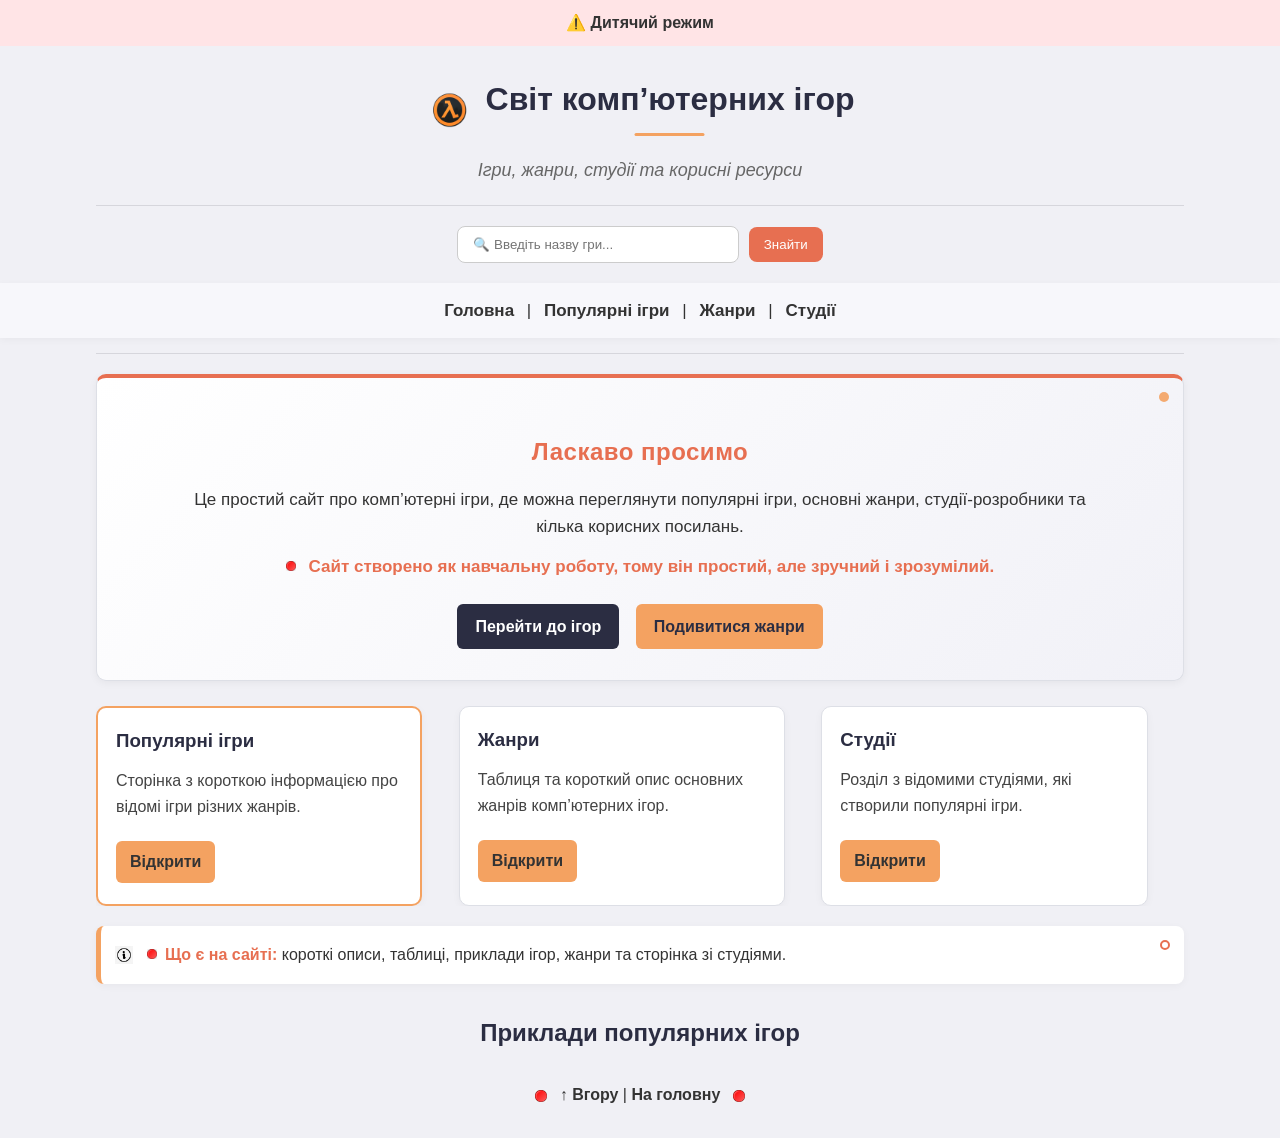
==== commit e48af062: "laba7" ====
--- a/index.html
+++ b/index.html
@@ -54,11 +54,40 @@
 
 <a id="top"></a>
 
-<h1>Світ комп’ютерних ігор</h1>
+
+<h1 class="title">Світ комп’ютерних ігор </h1>
 <p class="center" id="welcome-text"><i>Ігри, жанри, студії та корисні ресурси</i></p>
 
 <hr class="line">
+<div style="text-align:center; margin:20px;">
+    <input 
+        type="text" 
+        id="searchInput" 
+        placeholder="🔍 Введіть назву гри..." 
+        style="
+            padding:10px 15px;
+            width:250px;
+            border-radius:8px;
+            border:1px solid #ccc;
+            outline:none;
+        "
+    >
 
+    <button 
+        onclick="searchGame()" 
+        style="
+            padding:10px 15px;
+            margin-left:5px;
+            border:none;
+            border-radius:8px;
+            background:#e76f51;
+            color:white;
+            cursor:pointer;
+        "
+    >
+        Знайти
+    </button>
+</div>
 <div class="nav">
 <a href="index.html"><b>Головна</b></a> |
 <a href="games.html#list">Популярні ігри</a> |
--- a/style.css
+++ b/style.css
@@ -11,6 +11,7 @@
 h1,h2{
 color:#2b2d42;
 text-align:center;
+transition: all 0.3s ease;
 }
 
 h1{
@@ -69,6 +70,7 @@
 background:#f7f7fb;
 padding:10px 0;
 box-shadow:0 2px 8px rgba(0,0,0,0.04);
+transition: transform 0.3s ease;
 }
 
 .center{
@@ -543,6 +545,7 @@
 .footer a:hover,
 table a:hover{
 text-decoration:underline;
+transform: scale(1.05);
 }
 
 .card > a:hover{
@@ -663,4 +666,13 @@
     background-color: #fdebd3 !important;
     transform: scale(1.01);
     box-shadow: 0 2px 5px rgba(0,0,0,0.1);
+}
+.card-secret-active {
+    border: 2px solid #e76f51 !important;
+    box-shadow: 0 0 15px rgba(231, 111, 81, 0.4) !important;
+    background: #fff9f8 !important;
+}
+
+.js-selected-row {
+    background-color: #fdebd3 !important;
 }
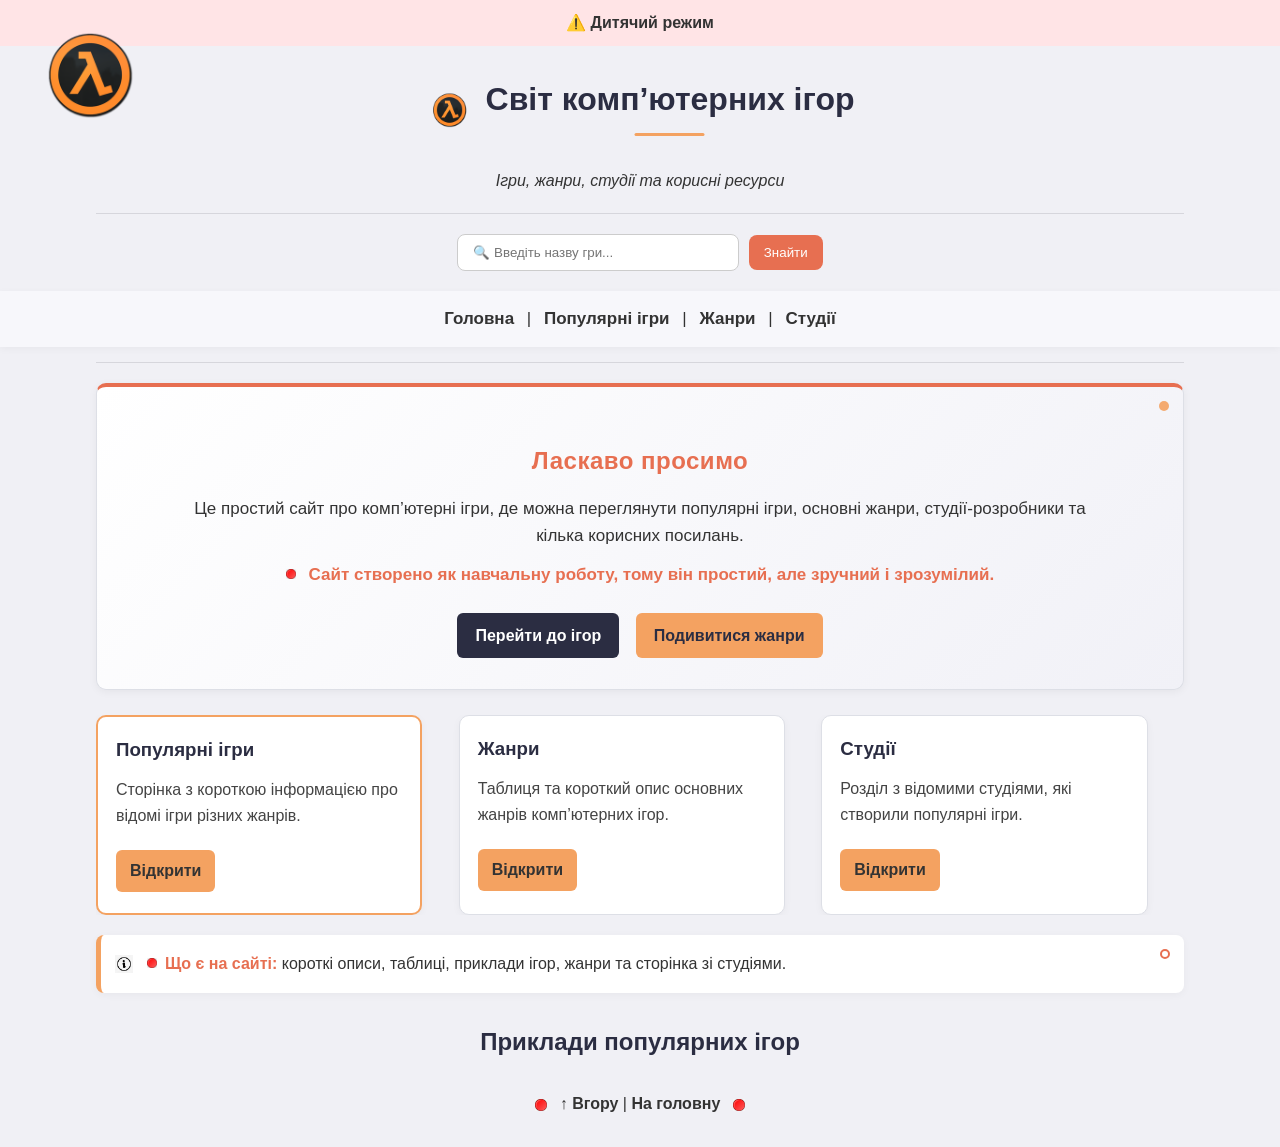
==== commit 0af6e2f4: "8laba" ====
--- a/index.html
+++ b/index.html
@@ -55,7 +55,18 @@
 <a id="top"></a>
 
 
-<h1 class="title">Світ комп’ютерних ігор </h1>
+<div class="lambda-header">
+
+    <img
+        src="lambda.png"
+        id="moving-lambda"
+        class="moving-lambda"
+        alt="Lambda"
+    >
+
+    <h1 class="title">Світ комп’ютерних ігор</h1>
+
+</div>
 <p class="center" id="welcome-text"><i>Ігри, жанри, студії та корисні ресурси</i></p>
 
 <hr class="line">
--- a/style.css
+++ b/style.css
@@ -675,4 +675,57 @@
 
 .js-selected-row {
     background-color: #fdebd3 !important;
+}
+.lambda-playground{
+width:85%;
+margin:30px auto;
+background:#ffffff;
+padding:20px;
+border-radius:12px;
+box-shadow:0 2px 8px rgba(0,0,0,0.05);
+}
+
+.lambda-zone{
+position:relative;
+height:350px;
+overflow:hidden;
+border:2px dashed #d6d6dc;
+border-radius:12px;
+background:#f9fafc;
+}
+
+.moving-lambda{
+width:120px;
+position:absolute;
+left:30px;
+top:30px;
+cursor:grab;
+transition:transform 0.2s ease, filter 0.2s ease;
+user-select:none;
+}
+
+.moving-lambda:hover{
+transform:scale(1.1) rotate(5deg);
+filter:drop-shadow(0 0 10px rgba(231,111,81,0.5));
+}
+
+.lambda-active{
+transform:scale(1.15);
+filter:drop-shadow(0 0 15px rgba(231,111,81,0.8));
+cursor:grabbing;
+}
+
+.card-hovered{
+background:#fff7ed !important;
+transform:translateY(-5px);
+border:1px solid #f4a261 !important;
+}
+
+.genre-row-hover{
+background:#fdebd3 !important;
+transition:0.2s;
+}
+
+.table-hovered td{
+background:#fff8f0;
 }
